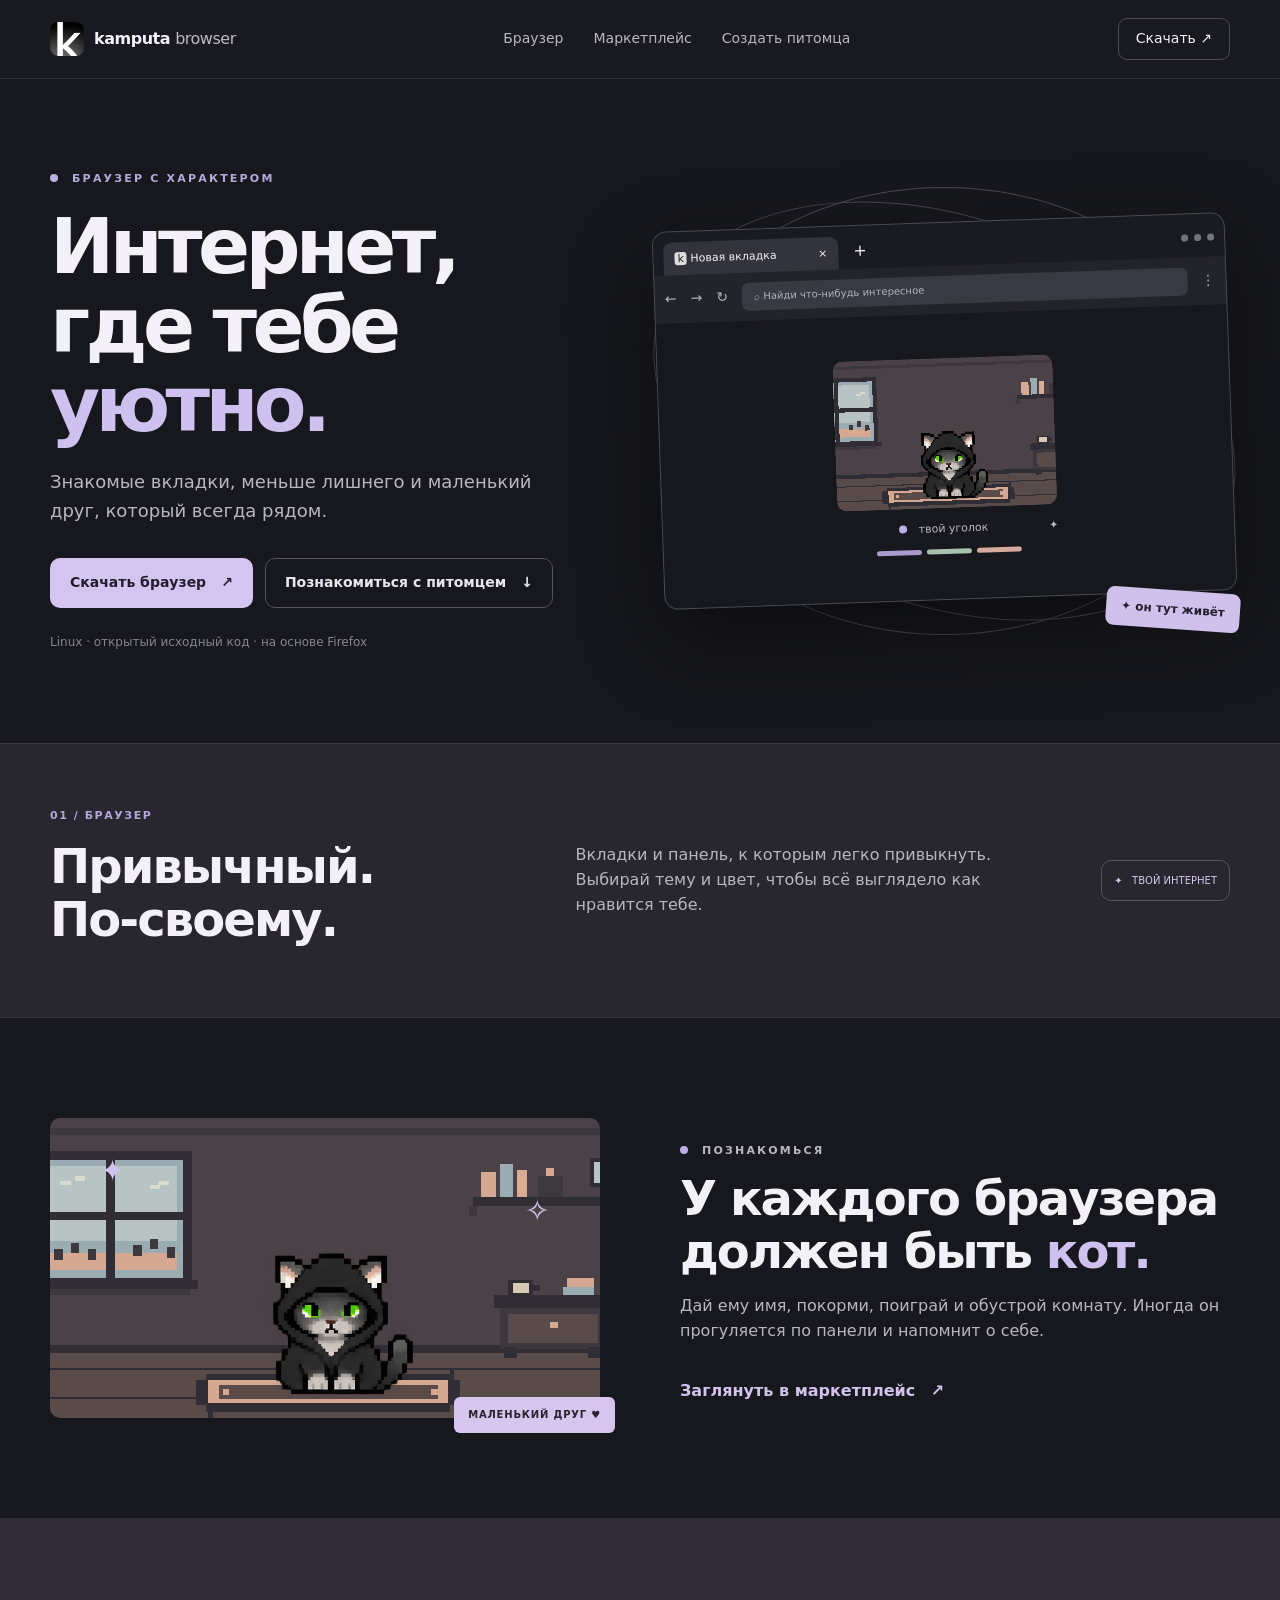
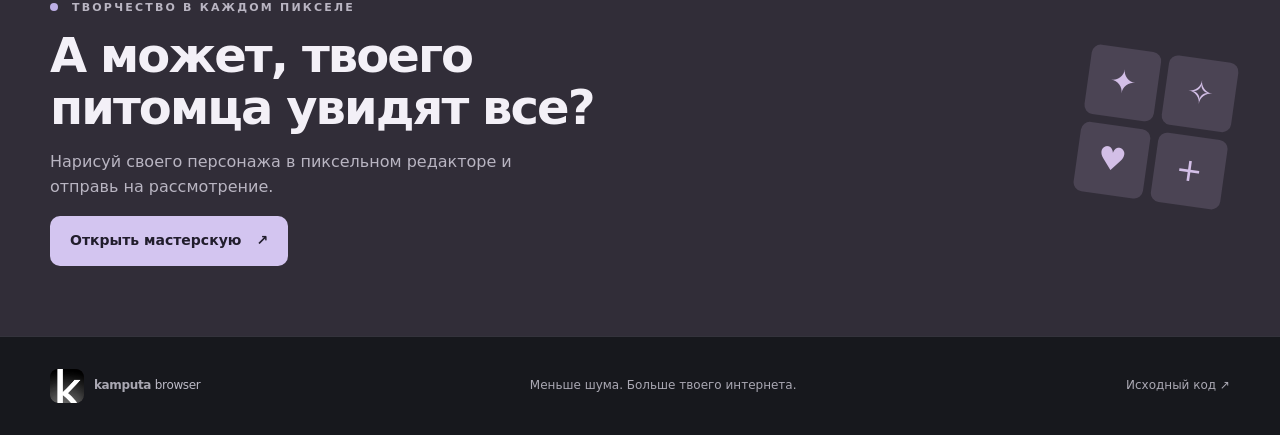
==== index.html @ 285c6d9f "Create browser site and pet studio" ====
<!doctype html>
<html lang="ru"><head><meta charset="utf-8"><meta name="viewport" content="width=device-width,initial-scale=1"><meta name="theme-color" content="#17191e"><meta name="description" content="Браузер с открытым исходным кодом и маленьким питомцем, который всегда рядом."><title>kamputa browser — интернет, где тебе уютно</title><link rel="icon" href="assets/logo.png"><link rel="stylesheet" href="site.css"><script src="site.js" defer></script></head>
<body><header class="header"><div class="wrap header-inner"><a class="brand" href="./" aria-label="kamputa browser, главная"><img src="assets/logo.png" alt=""><span>kamputa <b>browser</b></span></a><nav aria-label="Навигация"><a href="#browser">Браузер</a><a href="market.html">Маркетплейс</a><a href="studio.html">Создать питомца</a></nav><a class="nav-download" href="https://github.com/Artemnuhka/kamputa-browser/releases/latest">Скачать <span aria-hidden="true">↗</span></a></div></header>
<main><section class="hero wrap"><div class="hero-copy"><p class="eyebrow"><span></span> БРАУЗЕР С ХАРАКТЕРОМ</p><h1>Интернет,<br>где тебе <em>уютно.</em></h1><p class="lead">Знакомые вкладки, меньше лишнего и маленький друг, который всегда рядом.</p><div class="hero-actions"><a class="button primary" href="https://github.com/Artemnuhka/kamputa-browser/releases/latest">Скачать браузер <span aria-hidden="true">↗</span></a><a class="button outline" href="#friend">Познакомиться с питомцем <span aria-hidden="true">↓</span></a></div><p class="hero-note">Linux · открытый исходный код · на основе Firefox</p></div><div class="hero-art" aria-label="Питомец kamputa browser в своей комнате"><div class="orbit orbit-one"></div><div class="orbit orbit-two"></div><div class="pixel-spark spark-a"></div><div class="pixel-spark spark-b"></div><div class="browser-mock"><div class="mock-top"><div class="mock-tab"><span class="tiny-logo">k</span> Новая вкладка <span class="tab-x">×</span></div><span class="mock-plus">+</span><div class="mock-controls"><i></i><i></i><i></i></div></div><div class="mock-bar"><span>←</span><span>→</span><span>↻</span><div class="mock-url"><span>⌕</span> Найди что-нибудь интересное</div><span>⋮</span></div><div class="mock-page"><div class="mock-room"><div class="cat-sprite" aria-hidden="true"></div></div><div class="mock-caption"><span class="status-dot"></span> твой уголок <span>✦</span></div><div class="mock-meter"><i></i><i></i><i></i></div></div></div><div class="floating-tag">✦ <span>он тут живёт</span></div></div></section>
<section id="browser" class="feature-strip"><div class="wrap strip-grid"><div><span>01 / БРАУЗЕР</span><h2>Привычный.<br>По-своему.</h2></div><p>Вкладки и панель, к которым легко привыкнуть. Выбирай тему и цвет, чтобы всё выглядело как нравится тебе.</p><div class="strip-chip">✦ &nbsp; ТВОЙ ИНТЕРНЕТ</div></div></section>
<section id="friend" class="friend wrap"><div class="friend-art"><div class="friend-room"><div class="cat-sprite large"></div><span class="friend-pixel star1">✦</span><span class="friend-pixel star2">✧</span></div><div class="pixel-label">МАЛЕНЬКИЙ ДРУГ <span>♥</span></div></div><div class="friend-copy"><p class="eyebrow"><span></span> ПОЗНАКОМЬСЯ</p><h2>У каждого браузера<br>должен быть <em>кот.</em></h2><p>Дай ему имя, покорми, поиграй и обустрой комнату. Иногда он прогуляется по панели и напомнит о себе.</p><a class="text-link" href="market.html">Заглянуть в маркетплейс <span>↗</span></a></div></section>
<section class="create-band"><div class="wrap create-inner"><div><p class="eyebrow"><span></span> ТВОРЧЕСТВО В КАЖДОМ ПИКСЕЛЕ</p><h2>А может, твоего<br>питомца увидят все?</h2><p>Нарисуй своего персонажа в пиксельном редакторе и отправь на рассмотрение.</p><a class="button pale" href="studio.html">Открыть мастерскую <span aria-hidden="true">↗</span></a></div><div class="pixel-grid" aria-hidden="true"><span>✦</span><span>✧</span><span>♥</span><span>+</span></div></div></section></main>
<footer><div class="wrap footer-inner"><a class="brand" href="./"><img src="assets/logo.png" alt=""><span>kamputa <b>browser</b></span></a><p>Меньше шума. Больше твоего интернета.</p><a href="https://github.com/Artemnuhka/kamputa-browser">Исходный код ↗</a></div></footer></body></html>
---- site.css ----
:root{color-scheme:dark;--bg:#17181d;--panel:#25262d;--muted:#a4a4b2;--line:#393a45;--accent:#c9bbef;--text:#f3f0f7}*{box-sizing:border-box}html{scroll-behavior:smooth;overflow-x:hidden}body{margin:0;background:var(--bg);color:var(--text);font:16px/1.55 system-ui,-apple-system,sans-serif}a{color:inherit;text-decoration:none}button,input,textarea{font:inherit}button{cursor:pointer}.wrap{width:min(1180px,calc(100% - 48px));margin:auto}.header{border-bottom:1px solid #303038;background:#191a20}.header-inner{min-height:78px;display:flex;align-items:center;gap:42px}.brand{display:inline-flex;align-items:center;gap:10px;font-weight:800;white-space:nowrap;letter-spacing:-.03em}.brand img{width:34px;height:34px;object-fit:contain;border-radius:8px}.brand b{font-weight:400;color:#bcbac6}.header nav{display:flex;gap:30px;margin:auto;color:#b7b6c2;font-size:14px}.header nav a:hover,.header nav [aria-current]{color:#fff}.nav-download{font-size:14px;border:1px solid #4d4b57;padding:9px 17px;border-radius:9px}.hero{min-height:620px;display:grid;grid-template-columns:1fr 1fr;gap:35px;align-items:center;padding-block:80px}.eyebrow{font-size:11px;font-weight:800;letter-spacing:.2em;color:#b6a9da}.eyebrow span,.status-dot{display:inline-block;background:#bdafe6;width:8px;height:8px;border-radius:50%;margin-right:8px}.hero h1,.inner-page h1{font-size:clamp(44px,6vw,78px);line-height:1.03;letter-spacing:-.06em;margin:20px 0 24px}em{font-style:normal;color:#cfc1ef}.accent-dot{color:var(--accent)}.lead{font-size:18px;line-height:1.6;color:#b8b6c4;max-width:510px}.hero-actions{display:flex;gap:12px;flex-wrap:wrap;margin-top:32px}.button{display:inline-flex;justify-content:center;align-items:center;gap:15px;border:1px solid transparent;border-radius:10px;padding:13px 19px;font-weight:700;font-size:14px}.primary,.pale{background:#d3c5f0;color:#211d2c}.button:hover{filter:brightness(1.08)}.outline{border-color:#55515f;color:#e8e5ed;background:transparent}.hero-note{color:#858492;font-size:12px;margin-top:25px}.hero-art{position:relative;padding:35px 0}.browser-mock{position:relative;border:1px solid #484955;border-radius:14px;background:#23242b;box-shadow:0 30px 80px #0007;overflow:hidden;transform:rotate(-2deg)}.mock-top{height:43px;background:#1a1b20;display:flex;align-items:end;padding:0 10px;gap:15px}.mock-tab{background:#32333c;border-radius:9px 9px 0 0;padding:8px 11px;font-size:11px;width:175px}.tiny-logo{background:#ddd;color:#222;padding:0 3px;border-radius:3px}.tab-x{float:right}.mock-plus{padding-bottom:5px}.mock-controls{margin-left:auto;display:flex;gap:6px;padding-bottom:16px}.mock-controls i{width:7px;height:7px;border-radius:50%;background:#74747d}.mock-bar{display:flex;align-items:center;gap:14px;padding:10px;font-size:14px;color:#b3b3c2}.mock-url{flex:1;background:#383943;border-radius:7px;padding:6px 12px;font-size:10px}.mock-page{height:285px;background:#17181e;display:grid;place-content:center;text-align:center}.mock-room,.friend-room{position:relative;background:#383541 url('assets/room.svg') center/cover;border-radius:10px;overflow:hidden}.mock-room{width:220px;height:150px}.cat-sprite{position:absolute;bottom:3%;left:50%;transform:translateX(-50%);width:96px;height:96px;background-image:url('assets/cat.png');background-size:400% 600%;background-position:0 0;image-rendering:pixelated}.mock-caption{font-size:11px;color:#bbb9c8;margin-top:12px}.mock-caption span:last-child{float:right}.mock-meter{display:flex;gap:5px;justify-content:center;margin-top:12px}.mock-meter i{height:5px;width:45px;border-radius:4px;background:#a99acb}.mock-meter i:nth-child(2){background:#a6c2af}.mock-meter i:nth-child(3){background:#d4aa9d}.floating-tag{position:absolute;right:-10px;bottom:6px;background:#cfc0ec;color:#25202e;padding:10px 15px;border-radius:8px;font-size:12px;font-weight:700;transform:rotate(4deg)}.orbit{position:absolute;border:1px solid #484453;border-radius:50%;inset:0}.orbit-two{inset:30px -15px;transform:rotate(20deg)}.pixel-spark{position:absolute;color:#d2c4ed}.spark-a:after{content:'✦';font-size:28px}.spark-b{right:0;bottom:0}.spark-b:after{content:'✧';font-size:32px}.feature-strip{background:#28262f;border-block:1px solid #393640}.strip-grid{padding:58px 0;display:grid;grid-template-columns:1fr 1fr auto;align-items:center;gap:40px}.strip-grid span,.side-kicker{font-size:11px;letter-spacing:.14em;color:#b5a6d9;font-weight:800}.strip-grid h2,.friend h2,.create-band h2,.market-create h2{font-size:clamp(30px,4vw,48px);line-height:1.1;letter-spacing:-.04em;margin:13px 0}.strip-grid p,.friend-copy p,.create-band p{color:#b9b5c2}.strip-chip{padding:12px;border:1px solid #585264;border-radius:10px;font-size:10px;color:#d6c7ee;white-space:nowrap}.friend{display:grid;grid-template-columns:1fr 1fr;align-items:center;gap:80px;padding-block:100px}.friend-art{position:relative}.friend-room{height:300px}.cat-sprite.large{width:200px;height:200px;bottom:5%}.friend-pixel{position:absolute;color:#d1c2ed;font-size:30px}.star1{top:30px;left:50px}.star2{right:50px;top:70px}.pixel-label{position:absolute;bottom:-15px;right:-15px;background:#d6c5ed;color:#28232e;padding:10px 14px;border-radius:6px;font-weight:800;font-size:10px;letter-spacing:.08em}.text-link{display:inline-block;margin-top:20px;color:#d2c3ed;font-weight:700}.text-link span{margin-left:10px}.create-band{background:#312d38}.create-inner{display:flex;justify-content:space-between;align-items:center;gap:30px;padding-block:70px}.create-inner p:not(.eyebrow){max-width:520px}.pixel-grid{display:grid;grid-template-columns:repeat(2,70px);gap:8px;transform:rotate(8deg)}.pixel-grid span{display:grid;place-items:center;background:#4b4454;color:#d3bfe7;height:70px;font-size:32px;border-radius:9px}footer{border-top:1px solid #34333c}.footer-inner{display:flex;align-items:center;justify-content:space-between;gap:20px;padding-block:32px;font-size:12px;color:#aaa8b3}.footer-inner p{margin:0}.inner-page{padding-block:70px 110px}.inner-page h1{font-size:clamp(44px,5vw,65px)}.page-heading{display:flex;justify-content:space-between;align-items:end}.market-nav{display:flex;gap:5px;border-bottom:1px solid var(--line);margin-top:50px}.market-nav button{background:none;border:0;color:#aaa9b5;padding:15px 20px}.market-nav button[aria-selected=true]{color:#eee7ff;border-bottom:2px solid #c6b6e9}.market-status{color:#b5b3c0;padding:30px 0}.market-grid{display:grid;grid-template-columns:repeat(3,1fr);gap:16px}.market-create{margin-top:55px;padding:30px;background:#302c37;border:1px solid #494251;border-radius:16px;display:flex;align-items:center;justify-content:space-between;gap:20px}.market-create h2{font-size:30px}.market-create p:not(.eyebrow){color:#b7b4c0}.studio-layout{display:grid;grid-template-columns:minmax(0,1fr) 340px;gap:20px;margin-top:36px}.editor-card,.side-card{background:#24252d;border:1px solid #3b3b47;border-radius:15px;padding:20px}.editor-head,.editor-bottom{display:flex;align-items:center;justify-content:space-between;gap:10px;flex-wrap:wrap}.editor-head small{display:block;color:#9998a7}.canvas-tools{display:flex;gap:5px;flex-wrap:wrap}.tool,.file-button,.color-picker{background:#35353f;color:#e8e7ef;border:1px solid transparent;border-radius:7px;padding:8px 10px;font-size:12px;cursor:pointer}.tool.active{background:#cbbce8;color:#24212d}.color-picker{display:flex;align-items:center;gap:5px}.color-picker input{width:23px;height:23px;padding:0;border:0;background:transparent}.canvas-wrap{display:grid;place-items:center;margin:20px 0;background:#1b1c22;border-radius:10px;min-height:400px;padding:20px;background-image:linear-gradient(45deg,#24252c 25%,transparent 25%),linear-gradient(-45deg,#24252c 25%,transparent 25%),linear-gradient(45deg,transparent 75%,#24252c 75%),linear-gradient(-45deg,transparent 75%,#24252c 75%);background-size:24px 24px;background-position:0 0,0 12px,12px -12px,-12px 0}canvas{width:min(100%,384px);aspect-ratio:1;image-rendering:pixelated;touch-action:none;cursor:crosshair;border:1px solid #74727d}.editor-message,#submit-status{font-size:13px;color:#c4b5dd;min-height:1em}.studio-side{display:grid;gap:16px;align-content:start}.side-card h2{font-size:20px;margin:8px 0}.side-card p{color:#a8a6b3;font-size:13px}.frame-list{display:grid;gap:8px}.frame-row{display:grid;grid-template-columns:1fr repeat(4,30px);gap:4px;align-items:center;font-size:12px;color:#bfbdc9}.frame-row button{border:1px solid #494955;background:#31323a;color:#c2c0cd;border-radius:5px;height:30px}.frame-row button.active{background:#cbbce8;color:#292331}.side-card form{display:grid;gap:12px}.side-card label:not(.agreement){display:grid;gap:5px;font-size:12px;color:#c9c6d1}.side-card input:not([type=checkbox]),textarea{background:#1d1e24;border:1px solid #494954;border-radius:7px;padding:10px;color:#f3f0f7;width:100%}.agreement{display:flex;gap:8px;font-size:12px;color:#bcb9c5}.agreement input{align-self:start}.agreement a{text-decoration:underline}.full{width:100%}.small{padding:9px 12px;font-size:12px}.legal{max-width:760px}.legal h2{margin-top:36px}.legal p,.legal li{color:#c2bfcc}@media(max-width:800px){.header-inner{gap:14px;flex-wrap:wrap;padding:14px 0}.header nav{order:3;width:100%;justify-content:space-between;gap:10px}.nav-download{margin-left:auto}.hero{grid-template-columns:1fr;padding-block:50px}.hero-art{max-width:570px}.strip-grid{grid-template-columns:1fr;gap:10px}.strip-chip{width:max-content}.friend{grid-template-columns:1fr;gap:40px;padding-block:70px}.studio-layout{grid-template-columns:1fr}.market-grid{grid-template-columns:1fr 1fr}.footer-inner{flex-wrap:wrap}.canvas-wrap{min-height:320px}.create-inner{align-items:start}.pixel-grid{grid-template-columns:repeat(2,45px)}.pixel-grid span{height:45px}}@media(max-width:480px){.wrap{width:calc(100% - 28px)}.header nav{font-size:12px}.hero h1{font-size:48px}.hero-art{padding:12px 0}.mock-page{height:220px}.market-create,.create-inner{display:block}.pixel-grid{display:none}.market-grid{grid-template-columns:1fr}.editor-card{padding:12px}.canvas-wrap{min-height:260px}.frame-row{grid-template-columns:1fr repeat(4,30px)}}
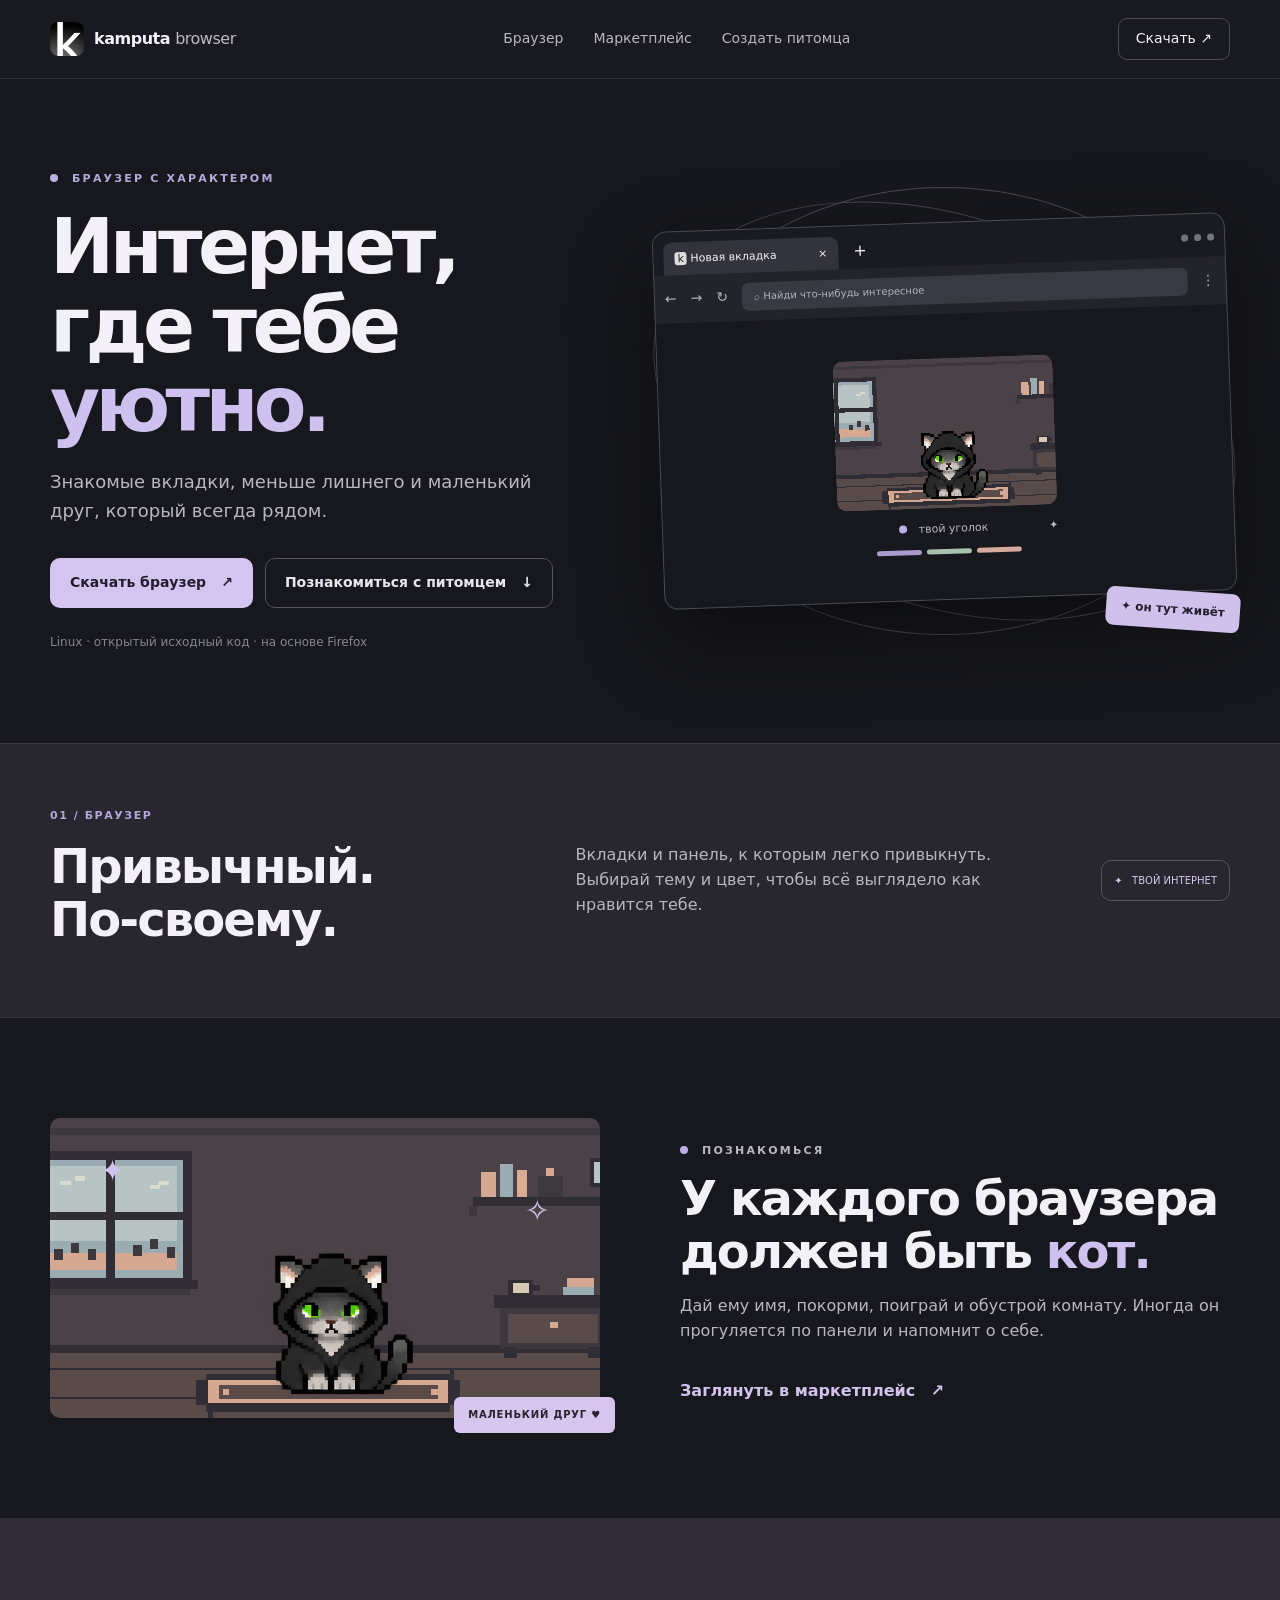
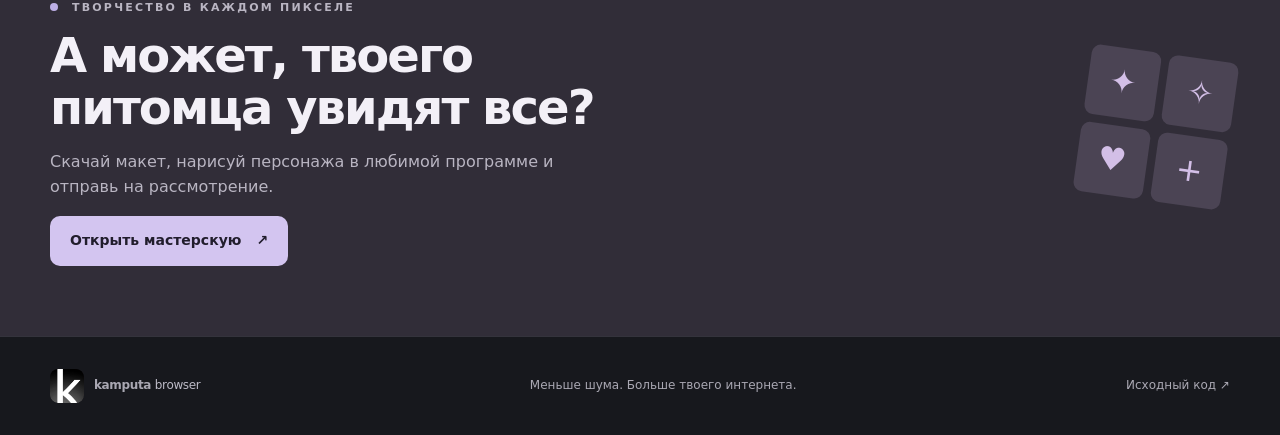
==== commit 57656312: "Use downloadable pet template for submissions" ====
--- a/index.html
+++ b/index.html
@@ -4,5 +4,5 @@
 <main><section class="hero wrap"><div class="hero-copy"><p class="eyebrow"><span></span> БРАУЗЕР С ХАРАКТЕРОМ</p><h1>Интернет,<br>где тебе <em>уютно.</em></h1><p class="lead">Знакомые вкладки, меньше лишнего и маленький друг, который всегда рядом.</p><div class="hero-actions"><a class="button primary" href="https://github.com/Artemnuhka/kamputa-browser/releases/latest">Скачать браузер <span aria-hidden="true">↗</span></a><a class="button outline" href="#friend">Познакомиться с питомцем <span aria-hidden="true">↓</span></a></div><p class="hero-note">Linux · открытый исходный код · на основе Firefox</p></div><div class="hero-art" aria-label="Питомец kamputa browser в своей комнате"><div class="orbit orbit-one"></div><div class="orbit orbit-two"></div><div class="pixel-spark spark-a"></div><div class="pixel-spark spark-b"></div><div class="browser-mock"><div class="mock-top"><div class="mock-tab"><span class="tiny-logo">k</span> Новая вкладка <span class="tab-x">×</span></div><span class="mock-plus">+</span><div class="mock-controls"><i></i><i></i><i></i></div></div><div class="mock-bar"><span>←</span><span>→</span><span>↻</span><div class="mock-url"><span>⌕</span> Найди что-нибудь интересное</div><span>⋮</span></div><div class="mock-page"><div class="mock-room"><div class="cat-sprite" aria-hidden="true"></div></div><div class="mock-caption"><span class="status-dot"></span> твой уголок <span>✦</span></div><div class="mock-meter"><i></i><i></i><i></i></div></div></div><div class="floating-tag">✦ <span>он тут живёт</span></div></div></section>
 <section id="browser" class="feature-strip"><div class="wrap strip-grid"><div><span>01 / БРАУЗЕР</span><h2>Привычный.<br>По-своему.</h2></div><p>Вкладки и панель, к которым легко привыкнуть. Выбирай тему и цвет, чтобы всё выглядело как нравится тебе.</p><div class="strip-chip">✦ &nbsp; ТВОЙ ИНТЕРНЕТ</div></div></section>
 <section id="friend" class="friend wrap"><div class="friend-art"><div class="friend-room"><div class="cat-sprite large"></div><span class="friend-pixel star1">✦</span><span class="friend-pixel star2">✧</span></div><div class="pixel-label">МАЛЕНЬКИЙ ДРУГ <span>♥</span></div></div><div class="friend-copy"><p class="eyebrow"><span></span> ПОЗНАКОМЬСЯ</p><h2>У каждого браузера<br>должен быть <em>кот.</em></h2><p>Дай ему имя, покорми, поиграй и обустрой комнату. Иногда он прогуляется по панели и напомнит о себе.</p><a class="text-link" href="market.html">Заглянуть в маркетплейс <span>↗</span></a></div></section>
-<section class="create-band"><div class="wrap create-inner"><div><p class="eyebrow"><span></span> ТВОРЧЕСТВО В КАЖДОМ ПИКСЕЛЕ</p><h2>А может, твоего<br>питомца увидят все?</h2><p>Нарисуй своего персонажа в пиксельном редакторе и отправь на рассмотрение.</p><a class="button pale" href="studio.html">Открыть мастерскую <span aria-hidden="true">↗</span></a></div><div class="pixel-grid" aria-hidden="true"><span>✦</span><span>✧</span><span>♥</span><span>+</span></div></div></section></main>
+<section class="create-band"><div class="wrap create-inner"><div><p class="eyebrow"><span></span> ТВОРЧЕСТВО В КАЖДОМ ПИКСЕЛЕ</p><h2>А может, твоего<br>питомца увидят все?</h2><p>Скачай макет, нарисуй персонажа в любимой программе и отправь на рассмотрение.</p><a class="button pale" href="studio.html">Открыть мастерскую <span aria-hidden="true">↗</span></a></div><div class="pixel-grid" aria-hidden="true"><span>✦</span><span>✧</span><span>♥</span><span>+</span></div></div></section></main>
 <footer><div class="wrap footer-inner"><a class="brand" href="./"><img src="assets/logo.png" alt=""><span>kamputa <b>browser</b></span></a><p>Меньше шума. Больше твоего интернета.</p><a href="https://github.com/Artemnuhka/kamputa-browser">Исходный код ↗</a></div></footer></body></html>
--- a/site.css
+++ b/site.css
@@ -1 +1,2 @@
 :root{color-scheme:dark;--bg:#17181d;--panel:#25262d;--muted:#a4a4b2;--line:#393a45;--accent:#c9bbef;--text:#f3f0f7}*{box-sizing:border-box}html{scroll-behavior:smooth;overflow-x:hidden}body{margin:0;background:var(--bg);color:var(--text);font:16px/1.55 system-ui,-apple-system,sans-serif}a{color:inherit;text-decoration:none}button,input,textarea{font:inherit}button{cursor:pointer}.wrap{width:min(1180px,calc(100% - 48px));margin:auto}.header{border-bottom:1px solid #303038;background:#191a20}.header-inner{min-height:78px;display:flex;align-items:center;gap:42px}.brand{display:inline-flex;align-items:center;gap:10px;font-weight:800;white-space:nowrap;letter-spacing:-.03em}.brand img{width:34px;height:34px;object-fit:contain;border-radius:8px}.brand b{font-weight:400;color:#bcbac6}.header nav{display:flex;gap:30px;margin:auto;color:#b7b6c2;font-size:14px}.header nav a:hover,.header nav [aria-current]{color:#fff}.nav-download{font-size:14px;border:1px solid #4d4b57;padding:9px 17px;border-radius:9px}.hero{min-height:620px;display:grid;grid-template-columns:1fr 1fr;gap:35px;align-items:center;padding-block:80px}.eyebrow{font-size:11px;font-weight:800;letter-spacing:.2em;color:#b6a9da}.eyebrow span,.status-dot{display:inline-block;background:#bdafe6;width:8px;height:8px;border-radius:50%;margin-right:8px}.hero h1,.inner-page h1{font-size:clamp(44px,6vw,78px);line-height:1.03;letter-spacing:-.06em;margin:20px 0 24px}em{font-style:normal;color:#cfc1ef}.accent-dot{color:var(--accent)}.lead{font-size:18px;line-height:1.6;color:#b8b6c4;max-width:510px}.hero-actions{display:flex;gap:12px;flex-wrap:wrap;margin-top:32px}.button{display:inline-flex;justify-content:center;align-items:center;gap:15px;border:1px solid transparent;border-radius:10px;padding:13px 19px;font-weight:700;font-size:14px}.primary,.pale{background:#d3c5f0;color:#211d2c}.button:hover{filter:brightness(1.08)}.outline{border-color:#55515f;color:#e8e5ed;background:transparent}.hero-note{color:#858492;font-size:12px;margin-top:25px}.hero-art{position:relative;padding:35px 0}.browser-mock{position:relative;border:1px solid #484955;border-radius:14px;background:#23242b;box-shadow:0 30px 80px #0007;overflow:hidden;transform:rotate(-2deg)}.mock-top{height:43px;background:#1a1b20;display:flex;align-items:end;padding:0 10px;gap:15px}.mock-tab{background:#32333c;border-radius:9px 9px 0 0;padding:8px 11px;font-size:11px;width:175px}.tiny-logo{background:#ddd;color:#222;padding:0 3px;border-radius:3px}.tab-x{float:right}.mock-plus{padding-bottom:5px}.mock-controls{margin-left:auto;display:flex;gap:6px;padding-bottom:16px}.mock-controls i{width:7px;height:7px;border-radius:50%;background:#74747d}.mock-bar{display:flex;align-items:center;gap:14px;padding:10px;font-size:14px;color:#b3b3c2}.mock-url{flex:1;background:#383943;border-radius:7px;padding:6px 12px;font-size:10px}.mock-page{height:285px;background:#17181e;display:grid;place-content:center;text-align:center}.mock-room,.friend-room{position:relative;background:#383541 url('assets/room.svg') center/cover;border-radius:10px;overflow:hidden}.mock-room{width:220px;height:150px}.cat-sprite{position:absolute;bottom:3%;left:50%;transform:translateX(-50%);width:96px;height:96px;background-image:url('assets/cat.png');background-size:400% 600%;background-position:0 0;image-rendering:pixelated}.mock-caption{font-size:11px;color:#bbb9c8;margin-top:12px}.mock-caption span:last-child{float:right}.mock-meter{display:flex;gap:5px;justify-content:center;margin-top:12px}.mock-meter i{height:5px;width:45px;border-radius:4px;background:#a99acb}.mock-meter i:nth-child(2){background:#a6c2af}.mock-meter i:nth-child(3){background:#d4aa9d}.floating-tag{position:absolute;right:-10px;bottom:6px;background:#cfc0ec;color:#25202e;padding:10px 15px;border-radius:8px;font-size:12px;font-weight:700;transform:rotate(4deg)}.orbit{position:absolute;border:1px solid #484453;border-radius:50%;inset:0}.orbit-two{inset:30px -15px;transform:rotate(20deg)}.pixel-spark{position:absolute;color:#d2c4ed}.spark-a:after{content:'✦';font-size:28px}.spark-b{right:0;bottom:0}.spark-b:after{content:'✧';font-size:32px}.feature-strip{background:#28262f;border-block:1px solid #393640}.strip-grid{padding:58px 0;display:grid;grid-template-columns:1fr 1fr auto;align-items:center;gap:40px}.strip-grid span,.side-kicker{font-size:11px;letter-spacing:.14em;color:#b5a6d9;font-weight:800}.strip-grid h2,.friend h2,.create-band h2,.market-create h2{font-size:clamp(30px,4vw,48px);line-height:1.1;letter-spacing:-.04em;margin:13px 0}.strip-grid p,.friend-copy p,.create-band p{color:#b9b5c2}.strip-chip{padding:12px;border:1px solid #585264;border-radius:10px;font-size:10px;color:#d6c7ee;white-space:nowrap}.friend{display:grid;grid-template-columns:1fr 1fr;align-items:center;gap:80px;padding-block:100px}.friend-art{position:relative}.friend-room{height:300px}.cat-sprite.large{width:200px;height:200px;bottom:5%}.friend-pixel{position:absolute;color:#d1c2ed;font-size:30px}.star1{top:30px;left:50px}.star2{right:50px;top:70px}.pixel-label{position:absolute;bottom:-15px;right:-15px;background:#d6c5ed;color:#28232e;padding:10px 14px;border-radius:6px;font-weight:800;font-size:10px;letter-spacing:.08em}.text-link{display:inline-block;margin-top:20px;color:#d2c3ed;font-weight:700}.text-link span{margin-left:10px}.create-band{background:#312d38}.create-inner{display:flex;justify-content:space-between;align-items:center;gap:30px;padding-block:70px}.create-inner p:not(.eyebrow){max-width:520px}.pixel-grid{display:grid;grid-template-columns:repeat(2,70px);gap:8px;transform:rotate(8deg)}.pixel-grid span{display:grid;place-items:center;background:#4b4454;color:#d3bfe7;height:70px;font-size:32px;border-radius:9px}footer{border-top:1px solid #34333c}.footer-inner{display:flex;align-items:center;justify-content:space-between;gap:20px;padding-block:32px;font-size:12px;color:#aaa8b3}.footer-inner p{margin:0}.inner-page{padding-block:70px 110px}.inner-page h1{font-size:clamp(44px,5vw,65px)}.page-heading{display:flex;justify-content:space-between;align-items:end}.market-nav{display:flex;gap:5px;border-bottom:1px solid var(--line);margin-top:50px}.market-nav button{background:none;border:0;color:#aaa9b5;padding:15px 20px}.market-nav button[aria-selected=true]{color:#eee7ff;border-bottom:2px solid #c6b6e9}.market-status{color:#b5b3c0;padding:30px 0}.market-grid{display:grid;grid-template-columns:repeat(3,1fr);gap:16px}.market-create{margin-top:55px;padding:30px;background:#302c37;border:1px solid #494251;border-radius:16px;display:flex;align-items:center;justify-content:space-between;gap:20px}.market-create h2{font-size:30px}.market-create p:not(.eyebrow){color:#b7b4c0}.studio-layout{display:grid;grid-template-columns:minmax(0,1fr) 340px;gap:20px;margin-top:36px}.editor-card,.side-card{background:#24252d;border:1px solid #3b3b47;border-radius:15px;padding:20px}.editor-head,.editor-bottom{display:flex;align-items:center;justify-content:space-between;gap:10px;flex-wrap:wrap}.editor-head small{display:block;color:#9998a7}.canvas-tools{display:flex;gap:5px;flex-wrap:wrap}.tool,.file-button,.color-picker{background:#35353f;color:#e8e7ef;border:1px solid transparent;border-radius:7px;padding:8px 10px;font-size:12px;cursor:pointer}.tool.active{background:#cbbce8;color:#24212d}.color-picker{display:flex;align-items:center;gap:5px}.color-picker input{width:23px;height:23px;padding:0;border:0;background:transparent}.canvas-wrap{display:grid;place-items:center;margin:20px 0;background:#1b1c22;border-radius:10px;min-height:400px;padding:20px;background-image:linear-gradient(45deg,#24252c 25%,transparent 25%),linear-gradient(-45deg,#24252c 25%,transparent 25%),linear-gradient(45deg,transparent 75%,#24252c 75%),linear-gradient(-45deg,transparent 75%,#24252c 75%);background-size:24px 24px;background-position:0 0,0 12px,12px -12px,-12px 0}canvas{width:min(100%,384px);aspect-ratio:1;image-rendering:pixelated;touch-action:none;cursor:crosshair;border:1px solid #74727d}.editor-message,#submit-status{font-size:13px;color:#c4b5dd;min-height:1em}.studio-side{display:grid;gap:16px;align-content:start}.side-card h2{font-size:20px;margin:8px 0}.side-card p{color:#a8a6b3;font-size:13px}.frame-list{display:grid;gap:8px}.frame-row{display:grid;grid-template-columns:1fr repeat(4,30px);gap:4px;align-items:center;font-size:12px;color:#bfbdc9}.frame-row button{border:1px solid #494955;background:#31323a;color:#c2c0cd;border-radius:5px;height:30px}.frame-row button.active{background:#cbbce8;color:#292331}.side-card form{display:grid;gap:12px}.side-card label:not(.agreement){display:grid;gap:5px;font-size:12px;color:#c9c6d1}.side-card input:not([type=checkbox]),textarea{background:#1d1e24;border:1px solid #494954;border-radius:7px;padding:10px;color:#f3f0f7;width:100%}.agreement{display:flex;gap:8px;font-size:12px;color:#bcb9c5}.agreement input{align-self:start}.agreement a{text-decoration:underline}.full{width:100%}.small{padding:9px 12px;font-size:12px}.legal{max-width:760px}.legal h2{margin-top:36px}.legal p,.legal li{color:#c2bfcc}@media(max-width:800px){.header-inner{gap:14px;flex-wrap:wrap;padding:14px 0}.header nav{order:3;width:100%;justify-content:space-between;gap:10px}.nav-download{margin-left:auto}.hero{grid-template-columns:1fr;padding-block:50px}.hero-art{max-width:570px}.strip-grid{grid-template-columns:1fr;gap:10px}.strip-chip{width:max-content}.friend{grid-template-columns:1fr;gap:40px;padding-block:70px}.studio-layout{grid-template-columns:1fr}.market-grid{grid-template-columns:1fr 1fr}.footer-inner{flex-wrap:wrap}.canvas-wrap{min-height:320px}.create-inner{align-items:start}.pixel-grid{grid-template-columns:repeat(2,45px)}.pixel-grid span{height:45px}}@media(max-width:480px){.wrap{width:calc(100% - 28px)}.header nav{font-size:12px}.hero h1{font-size:48px}.hero-art{padding:12px 0}.mock-page{height:220px}.market-create,.create-inner{display:block}.pixel-grid{display:none}.market-grid{grid-template-columns:1fr}.editor-card{padding:12px}.canvas-wrap{min-height:260px}.frame-row{grid-template-columns:1fr repeat(4,30px)}}
+.template-preview{display:flex;align-items:center;gap:38px;padding:32px 18px 38px}.template-preview h2{font-size:30px;line-height:1.15;letter-spacing:-.03em}.template-preview p,.template-instructions li{color:#b8b6c4}.template-grid{flex:none;width:160px;height:240px;background:#1b1c22 url('assets/pet-template.png') center/contain no-repeat;image-rendering:pixelated;border:1px solid #494652;border-radius:4px}.template-instructions{border-top:1px solid #3b3b47;padding:18px}.template-instructions h2{font-size:20px}.template-instructions ol{padding-left:20px}.template-instructions li{padding:5px 0 5px 5px}@media(max-width:560px){.template-preview{flex-direction:column;align-items:start}.template-grid{width:128px;height:192px}}
